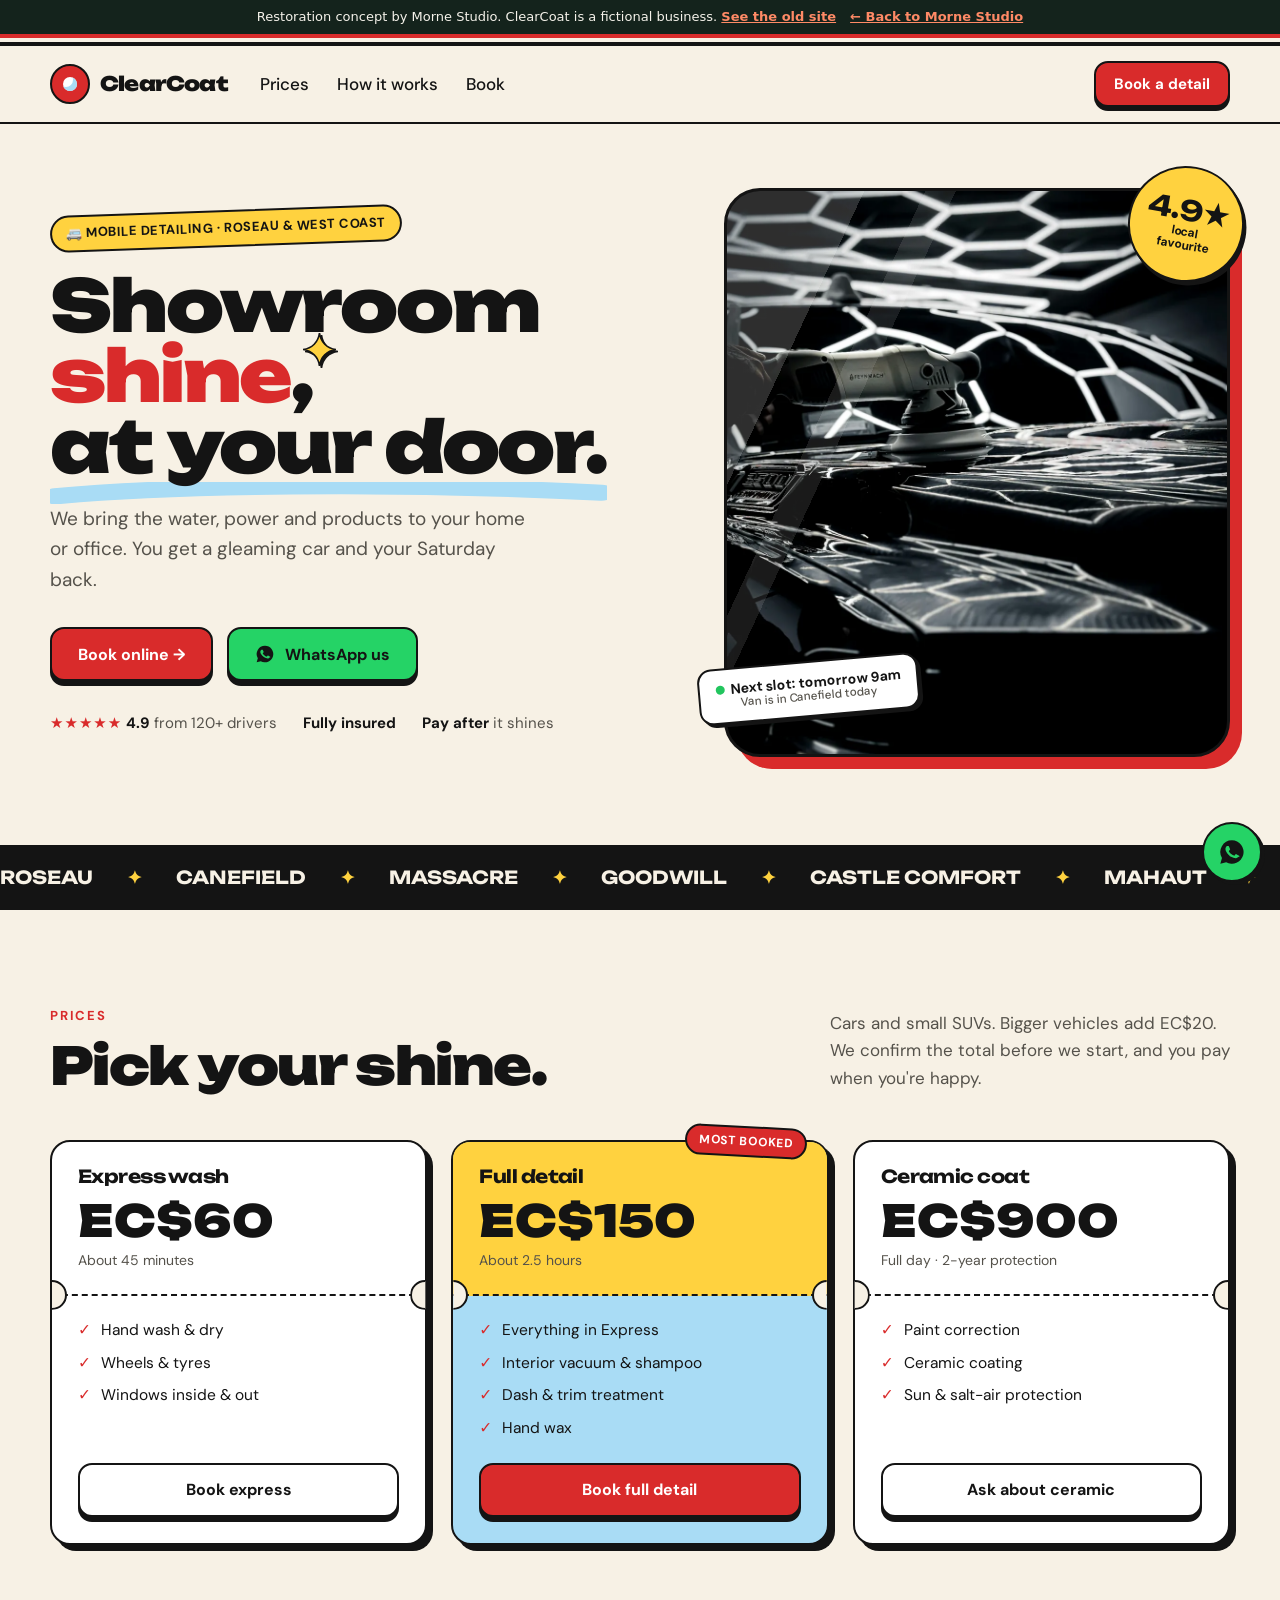
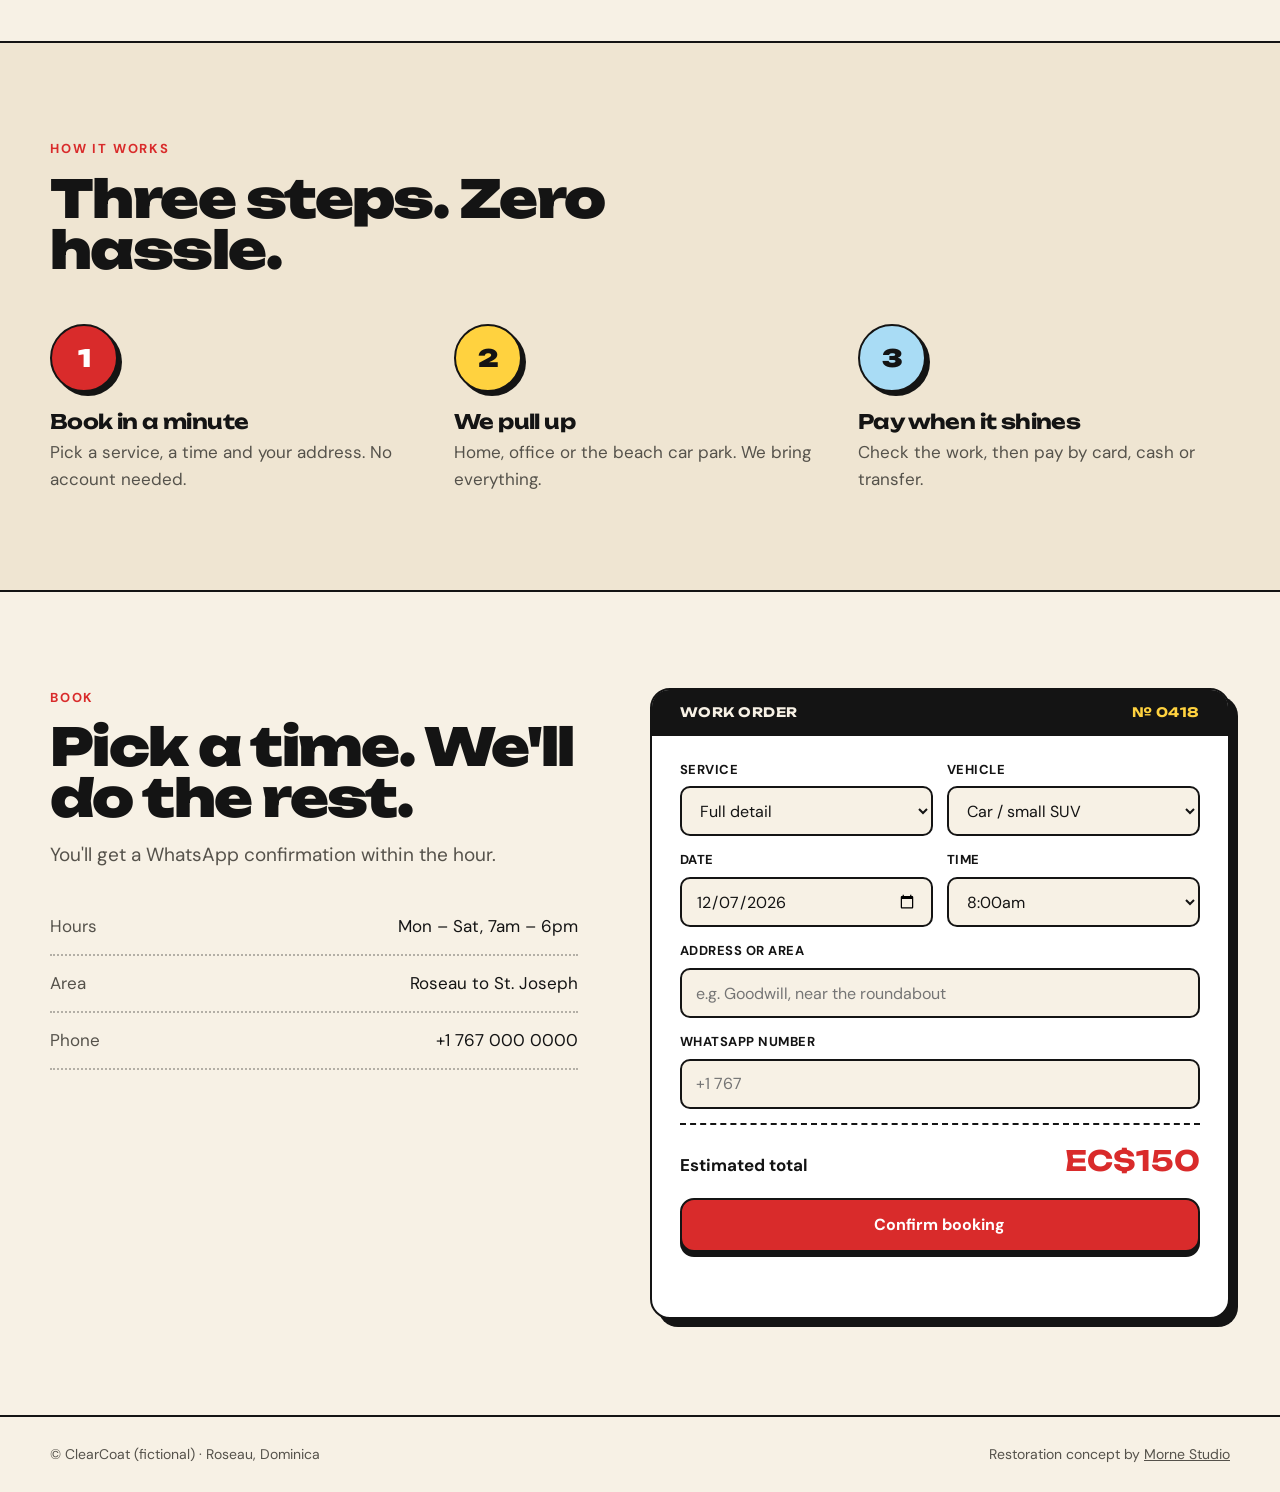
==== concepts/clearcoat/index.html @ 4a96b60e "cleanup" ====
<!doctype html>
<html lang="en">
  <head>
    <meta charset="UTF-8" />
    <meta name="viewport" content="width=device-width, initial-scale=1.0" />
    <title>ClearCoat | Mobile Car Detailing, Roseau (Design Concept)</title>
    <meta name="description" content="A website restoration concept by Morne Studio for a fictional mobile car detailing business in Dominica." />
    <meta name="robots" content="noindex" />
    <link rel="preconnect" href="https://fonts.googleapis.com" />
    <link rel="preconnect" href="https://fonts.gstatic.com" crossorigin />
    <link href="https://fonts.googleapis.com/css2?family=Unbounded:wght@500;700;900&family=DM+Sans:wght@400;500;700&display=swap" rel="stylesheet" />
    <style>
      :root {
        --cream: #f7f1e5;
        --cream-2: #efe5d2;
        --ink: #141414;
        --ink-2: #55524b;
        --red: #d92b2b;
        --red-dark: #b01e1e;
        --sky: #a9dcf5;
        --sun: #ffd23f;
        --display: "Unbounded", "Arial Black", sans-serif;
        --sans: "DM Sans", system-ui, sans-serif;
      }
      * { box-sizing: border-box; }
      html { scroll-behavior: smooth; scroll-padding-top: 84px; }
      body { margin: 0; background: var(--cream); color: var(--ink); font: 400 1.0625rem/1.6 var(--sans); overflow-x: hidden; }
      img { display: block; max-width: 100%; height: auto; }
      a { color: inherit; }
      h1, h2, h3 { margin: 0; font-family: var(--display); font-weight: 900; line-height: .98; letter-spacing: -0.03em; }
      p { margin: 0; }
      .wrap { width: min(1180px, 100% - 32px); margin-inline: auto; }
      .concept-bar { display: flex; flex-wrap: wrap; justify-content: center; gap: 4px 14px; padding: 8px 16px; background: #14231c; color: #f5f2ea; font: 500 0.8125rem/1.4 system-ui, sans-serif; text-align: center; }
      .concept-bar a { color: #ff8a66; font-weight: 600; }
      .shot .concept-bar { display: none; }

      /* Racing stripes */
      .stripes { height: 12px; background: linear-gradient(var(--red) 0 4px, var(--cream) 4px 8px, var(--ink) 8px 12px); }

      .btn { display: inline-flex; align-items: center; justify-content: center; gap: 10px; min-height: 54px; padding: 0 26px; border: 2.5px solid var(--ink); border-radius: 14px; background: var(--red); color: #fff; font: 700 1rem var(--sans); text-decoration: none; cursor: pointer; box-shadow: 0 5px 0 var(--ink); transition: transform .12s, box-shadow .12s; }
      .btn:hover { transform: translateY(-2px); box-shadow: 0 7px 0 var(--ink); }
      .btn:active { transform: translateY(3px); box-shadow: 0 2px 0 var(--ink); }
      .btn-light { background: #fff; color: var(--ink); }
      .btn-wa { background: #25d366; color: var(--ink); }
      .btn svg { width: 20px; height: 20px; }

      header { position: sticky; top: 0; z-index: 20; background: var(--cream); border-bottom: 2.5px solid var(--ink); }
      .head { display: flex; align-items: center; gap: 32px; height: 76px; }
      .logo { display: flex; align-items: center; gap: 10px; font-family: var(--display); font-weight: 900; font-size: 1.25rem; letter-spacing: -0.04em; text-decoration: none; }
      .logo-badge { position: relative; display: grid; place-items: center; width: 40px; height: 40px; border: 2.5px solid var(--ink); border-radius: 50%; background: var(--red); }
      .logo-badge::before { content: ""; width: 14px; height: 14px; border-radius: 50%; background: #fff; box-shadow: inset -4px -4px 0 var(--sky); }
      nav { display: flex; gap: 28px; margin-right: auto; font-weight: 500; }
      nav a { text-decoration: none; }
      nav a:hover { color: var(--red); }
      .head .btn { min-height: 46px; padding: 0 18px; font-size: .9375rem; box-shadow: 0 4px 0 var(--ink); }
      @media (max-width: 860px) { nav { display: none; } .head { justify-content: space-between; } }

      /* Hero */
      .hero-grid { display: grid; gap: 48px; align-items: center; padding: 56px 0 80px; }
      @media (min-width: 960px) { .hero-grid { grid-template-columns: 1.1fr .9fr; gap: 56px; padding: 64px 0 88px; } }
      .tag { display: inline-flex; align-items: center; gap: 8px; padding: 6px 14px; border: 2px solid var(--ink); border-radius: 999px; background: var(--sun); font-size: .8125rem; font-weight: 700; letter-spacing: .04em; text-transform: uppercase; transform: rotate(-2deg); }
      .hero h1 { margin-top: 24px; font-size: clamp(2.75rem, 5.6vw, 4.6rem); }
      .shine { position: relative; color: var(--red); white-space: nowrap; }
      .spark { position: absolute; top: .02em; right: -.62em; width: .46em; height: .46em; color: var(--sun); filter: drop-shadow(2px 2px 0 var(--ink)); }
      .hero h1 .under { position: relative; white-space: nowrap; }
      .hero h1 .under svg { position: absolute; left: 0; right: 0; bottom: -.18em; width: 100%; height: .3em; color: var(--sky); z-index: -1; }
      .lead { max-width: 30rem; margin-top: 22px; font-size: 1.1875rem; color: var(--ink-2); }
      .hero-cta { display: flex; flex-wrap: wrap; gap: 14px; margin-top: 32px; }
      .proof { display: flex; flex-wrap: wrap; gap: 10px 26px; margin-top: 30px; font-size: .9375rem; color: var(--ink-2); }
      .proof b { color: var(--ink); }
      .stars { color: var(--red); letter-spacing: 1px; }

      .hero-media { position: relative; }
      .window { position: relative; overflow: hidden; aspect-ratio: 4/4.5; border: 3px solid var(--ink); border-radius: 36px; background: var(--ink); box-shadow: 12px 12px 0 var(--red); }
      .window img { width: 100%; height: 100%; object-fit: cover; object-position: 50% 30%; }
      .window::after { content: ""; position: absolute; inset: 0; background: linear-gradient(115deg, rgba(255,255,255,.18) 0 18%, transparent 18% 26%, rgba(255,255,255,.1) 26% 30%, transparent 30%); pointer-events: none; }
      .sticker { position: absolute; z-index: 2; display: grid; place-items: center; text-align: center; border: 2.5px solid var(--ink); font-weight: 700; line-height: 1.1; box-shadow: 3px 3px 0 var(--ink); }
      .sticker-rating { top: -22px; right: -14px; width: 116px; height: 116px; border-radius: 50%; background: var(--sun); transform: rotate(10deg); font-size: .75rem; }
      .sticker-rating b { display: block; font-family: var(--display); font-size: 1.75rem; }
      .sticker-van { left: -26px; bottom: 40px; padding: 12px 16px; border-radius: 14px; background: #fff; transform: rotate(-5deg); font-size: .875rem; text-align: left; }
      .sticker-van small { display: block; color: var(--ink-2); font-weight: 500; }
      .sticker-van i { display: inline-block; width: 9px; height: 9px; margin-right: 6px; border-radius: 50%; background: #22c55e; }
      @media (max-width: 960px) { .sticker-van { left: 10px; } .sticker-rating { right: 6px; } }
      @media (max-width: 600px) { .window { margin-right: 10px; box-shadow: 8px 8px 0 var(--red); } }

      /* Area ticker */
      .ticker { overflow: hidden; border-block: 2.5px solid var(--ink); background: var(--ink); color: var(--cream); }
      .ticker div { display: flex; gap: 34px; width: max-content; padding: 16px 0; font-family: var(--display); font-weight: 700; font-size: 1.125rem; text-transform: uppercase; animation: roll 30s linear infinite; }
      .ticker span::after { content: "✦"; margin-left: 34px; color: var(--sun); }
      @keyframes roll { to { transform: translateX(-50%); } }
      @media (prefers-reduced-motion: reduce) { .ticker div { animation: none; } }

      section { padding: 96px 0; }
      .sec-head { display: flex; flex-wrap: wrap; justify-content: space-between; align-items: end; gap: 20px; margin-bottom: 48px; }
      .sec-head h2 { max-width: 15ch; font-size: clamp(2rem, 4.4vw, 3.25rem); }
      .sec-head p { max-width: 25rem; color: var(--ink-2); }
      .kicker { display: block; margin-bottom: 14px; color: var(--red); font-size: .8125rem; font-weight: 700; letter-spacing: .14em; text-transform: uppercase; }

      /* Price tickets */
      .tickets { display: grid; gap: 24px; }
      @media (min-width: 900px) { .tickets { grid-template-columns: repeat(3, 1fr); } }
      .ticket { position: relative; display: flex; flex-direction: column; border: 2.5px solid var(--ink); border-radius: 20px; background: #fff; box-shadow: 6px 6px 0 var(--ink); }
      .ticket-top { padding: 26px 26px 22px; border-bottom: 2.5px dashed var(--ink); }
      .ticket::before, .ticket::after { content: ""; position: absolute; top: calc(var(--cut, 150px) - 14px); width: 26px; height: 26px; border: 2.5px solid var(--ink); border-radius: 50%; background: var(--cream); }
      .ticket::before { left: -15px; clip-path: inset(0 0 0 50%); }
      .ticket::after { right: -15px; clip-path: inset(0 50% 0 0); }
      .ticket h3 { font-size: 1.125rem; font-weight: 700; }
      .ticket .price { margin-top: 14px; font-family: var(--display); font-size: 2.75rem; font-weight: 900; line-height: 1; }
      .ticket .time { margin-top: 6px; font-size: .875rem; color: var(--ink-2); }
      .ticket ul { flex: 1; display: grid; gap: 8px; align-content: start; margin: 0; padding: 22px 26px; list-style: none; font-size: .9688rem; }
      .ticket li::before { content: "✓"; margin-right: 10px; color: var(--red); font-weight: 700; }
      .ticket .btn { margin: 0 26px 26px; }
      .ticket.hot { background: var(--sky); }
      .ticket.hot .ticket-top { background: var(--sun); border-radius: 17px 17px 0 0; }
      .badge { position: absolute; top: -16px; right: 20px; padding: 4px 12px; border: 2px solid var(--ink); border-radius: 999px; background: var(--red); color: #fff; font-size: .75rem; font-weight: 700; letter-spacing: .06em; text-transform: uppercase; transform: rotate(3deg); }

      /* How it works */
      .how { background: var(--cream-2); border-block: 2.5px solid var(--ink); }
      .steps { display: grid; gap: 32px; margin: 0; padding: 0; list-style: none; counter-reset: s; }
      @media (min-width: 900px) { .steps { grid-template-columns: repeat(3, 1fr); } }
      .steps li { counter-increment: s; }
      .steps li::before { content: counter(s); display: grid; place-items: center; width: 64px; height: 64px; margin-bottom: 20px; border: 2.5px solid var(--ink); border-radius: 50%; background: var(--red); color: #fff; font: 900 1.5rem var(--display); box-shadow: 4px 4px 0 var(--ink); }
      .steps li:nth-child(2)::before { background: var(--sun); color: var(--ink); }
      .steps li:nth-child(3)::before { background: var(--sky); color: var(--ink); }
      .steps h3 { font-size: 1.25rem; font-weight: 700; }
      .steps p { margin-top: 8px; color: var(--ink-2); }

      /* Booking work order */
      .book-grid { display: grid; gap: 48px; align-items: start; }
      @media (min-width: 960px) { .book-grid { grid-template-columns: 1fr 1.1fr; gap: 72px; } }
      .book-grid h2 { font-size: clamp(2rem, 4.4vw, 3.25rem); }
      .book-grid .lead { margin-top: 16px; }
      .facts { display: grid; margin: 28px 0 0; padding: 0; list-style: none; }
      .facts li { display: flex; justify-content: space-between; gap: 16px; padding: 14px 0; border-bottom: 2px dotted rgba(20,20,20,.3); }
      .facts span { color: var(--ink-2); }
      .order { padding: 28px; border: 2.5px solid var(--ink); border-radius: 20px; background: #fff; box-shadow: 8px 8px 0 var(--ink); }
      .order-head { display: flex; justify-content: space-between; align-items: center; margin: -28px -28px 24px; padding: 14px 28px; border-bottom: 2.5px solid var(--ink); border-radius: 17px 17px 0 0; background: var(--ink); color: var(--cream); font: 700 .8125rem var(--display); letter-spacing: .04em; text-transform: uppercase; }
      .order-head span { color: var(--sun); }
      form { display: grid; gap: 14px; }
      .row { display: grid; gap: 14px; }
      @media (min-width: 560px) { .row { grid-template-columns: 1fr 1fr; } }
      label { display: grid; gap: 6px; font-size: .8125rem; font-weight: 700; letter-spacing: .04em; text-transform: uppercase; }
      input, select { min-height: 50px; padding: 0 14px; border: 2px solid var(--ink); border-radius: 10px; background: var(--cream); color: var(--ink); font: 400 1rem var(--sans); }
      input:focus, select:focus { outline: 3px solid var(--sun); outline-offset: 1px; }
      .total { display: flex; justify-content: space-between; align-items: baseline; padding-top: 14px; border-top: 2.5px dashed var(--ink); font-weight: 700; }
      .total b { font-family: var(--display); font-size: 1.75rem; color: var(--red); }
      .msg { min-height: 1.4em; color: #15803d; font-weight: 700; }

      footer { padding: 26px 0 100px; border-top: 2.5px solid var(--ink); font-size: .875rem; color: var(--ink-2); }
      @media (min-width: 760px) { footer { padding-bottom: 26px; } }
      footer .wrap { display: flex; flex-wrap: wrap; justify-content: space-between; gap: 10px; }

      .wa-float { position: fixed; right: 18px; bottom: 18px; z-index: 30; display: grid; place-items: center; width: 60px; height: 60px; border: 2.5px solid var(--ink); border-radius: 50%; background: #25d366; box-shadow: 3px 3px 0 var(--ink); }
      .wa-float svg { width: 28px; height: 28px; }
    </style>
  </head>
  <body>
    <script>if (location.search.includes("shot")) document.documentElement.classList.add("shot");</script>
    <div class="concept-bar">
      <span>Restoration concept by Morne Studio. ClearCoat is a fictional business. <a href="before.html">See the old site</a></span>
      <a href="../../index.html#restoration">← Back to Morne Studio</a>
    </div>

    <div class="stripes" aria-hidden="true"></div>
    <header>
      <div class="wrap head">
        <a class="logo" href="#"><span class="logo-badge" aria-hidden="true"></span>ClearCoat</a>
        <nav>
          <a href="#prices">Prices</a>
          <a href="#how">How it works</a>
          <a href="#book">Book</a>
        </nav>
        <a class="btn" href="#book">Book a detail</a>
      </div>
    </header>

    <main>
      <div class="wrap hero-grid">
        <div class="hero">
          <span class="tag">🚐 Mobile detailing · Roseau &amp; west coast</span>
          <h1>
            Showroom
            <span class="shine">shine<svg class="spark" viewBox="0 0 24 24" fill="currentColor" aria-hidden="true"><path d="M12 0c.8 6.6 5.4 11.2 12 12-6.6.8-11.2 5.4-12 12-.8-6.6-5.4-11.2-12-12C6.6 11.2 11.2 6.6 12 0Z" stroke="#141414" stroke-width="1.2"/></svg></span>,
            <span class="under">at your door.<svg viewBox="0 0 200 12" preserveAspectRatio="none" aria-hidden="true"><path d="M2 8c40-6 120-8 196-2" fill="none" stroke="currentColor" stroke-width="9" stroke-linecap="round"/></svg></span>
          </h1>
          <p class="lead">We bring the water, power and products to your home or office. You get a gleaming car and your Saturday back.</p>
          <div class="hero-cta">
            <a class="btn" href="#book">Book online →</a>
            <a class="btn btn-wa" href="#book">
              <svg viewBox="0 0 24 24" fill="currentColor" aria-hidden="true"><path d="M12 2a10 10 0 0 0-8.6 15.1L2 22l5-1.3A10 10 0 1 0 12 2Zm5.3 14.1c-.2.6-1.3 1.2-1.8 1.2-.5.1-1 .2-3.3-.7-2.8-1.1-4.6-4-4.7-4.2-.1-.2-1.1-1.5-1.1-2.9s.7-2.1 1-2.4c.3-.3.6-.3.8-.3h.6c.2 0 .4 0 .6.5l.9 2.1c.1.2.1.4 0 .5l-.4.6-.4.4c-.1.1-.3.3-.1.6.2.3.8 1.3 1.7 2.1 1.2 1 2.2 1.4 2.5 1.5.3.1.5.1.6-.1l.9-1c.2-.3.4-.2.6-.1l2 1c.3.1.5.2.5.3.1.1.1.7-.1 1.3Z"/></svg>
              WhatsApp us
            </a>
          </div>
          <div class="proof">
            <span><span class="stars">★★★★★</span> <b>4.9</b> from 120+ drivers</span>
            <span><b>Fully insured</b></span>
            <span><b>Pay after</b> it shines</span>
          </div>
        </div>

        <div class="hero-media">
          <div class="window">
            <img src="../../assets/work/restoration/clearcoat.webp" alt="A detailer machine-polishing a black car under hexagon studio lights" width="675" height="900" />
          </div>
          <div class="sticker sticker-rating"><div><b>4.9★</b>local<br />favourite</div></div>
          <div class="sticker sticker-van"><span><i></i>Next slot: tomorrow 9am</span><small>Van is in Canefield today</small></div>
        </div>
      </div>

      <div class="ticker" aria-hidden="true">
        <div>
          <span>Roseau</span><span>Canefield</span><span>Massacre</span><span>Goodwill</span><span>Castle Comfort</span><span>Mahaut</span><span>St. Joseph</span>
          <span>Roseau</span><span>Canefield</span><span>Massacre</span><span>Goodwill</span><span>Castle Comfort</span><span>Mahaut</span><span>St. Joseph</span>
        </div>
      </div>

      <section id="prices">
        <div class="wrap">
          <div class="sec-head">
            <div><span class="kicker">Prices</span><h2>Pick your shine.</h2></div>
            <p>Cars and small SUVs. Bigger vehicles add EC$20. We confirm the total before we start, and you pay when you're happy.</p>
          </div>
          <div class="tickets">
            <article class="ticket" style="--cut: 152px">
              <div class="ticket-top">
                <h3>Express wash</h3>
                <p class="price">EC$60</p>
                <p class="time">About 45 minutes</p>
              </div>
              <ul><li>Hand wash &amp; dry</li><li>Wheels &amp; tyres</li><li>Windows inside &amp; out</li></ul>
              <a class="btn btn-light" href="#book">Book express</a>
            </article>
            <article class="ticket hot" style="--cut: 152px">
              <span class="badge">Most booked</span>
              <div class="ticket-top">
                <h3>Full detail</h3>
                <p class="price">EC$150</p>
                <p class="time">About 2.5 hours</p>
              </div>
              <ul><li>Everything in Express</li><li>Interior vacuum &amp; shampoo</li><li>Dash &amp; trim treatment</li><li>Hand wax</li></ul>
              <a class="btn" href="#book">Book full detail</a>
            </article>
            <article class="ticket" style="--cut: 152px">
              <div class="ticket-top">
                <h3>Ceramic coat</h3>
                <p class="price">EC$900</p>
                <p class="time">Full day · 2-year protection</p>
              </div>
              <ul><li>Paint correction</li><li>Ceramic coating</li><li>Sun &amp; salt-air protection</li></ul>
              <a class="btn btn-light" href="#book">Ask about ceramic</a>
            </article>
          </div>
        </div>
      </section>

      <section class="how" id="how">
        <div class="wrap">
          <div class="sec-head"><div><span class="kicker">How it works</span><h2>Three steps. Zero hassle.</h2></div></div>
          <ol class="steps">
            <li><h3>Book in a minute</h3><p>Pick a service, a time and your address. No account needed.</p></li>
            <li><h3>We pull up</h3><p>Home, office or the beach car park. We bring everything.</p></li>
            <li><h3>Pay when it shines</h3><p>Check the work, then pay by card, cash or transfer.</p></li>
          </ol>
        </div>
      </section>

      <section id="book">
        <div class="wrap book-grid">
          <div>
            <span class="kicker">Book</span>
            <h2>Pick a time. We'll do the rest.</h2>
            <p class="lead">You'll get a WhatsApp confirmation within the hour.</p>
            <ul class="facts">
              <li><span>Hours</span>Mon – Sat, 7am – 6pm</li>
              <li><span>Area</span>Roseau to St. Joseph</li>
              <li><span>Phone</span>+1 767 000 0000</li>
            </ul>
          </div>
          <div class="order">
            <div class="order-head">Work order <span>№ 0418</span></div>
            <form data-book>
              <div class="row">
                <label>Service
                  <select data-service>
                    <option value="60">Express wash</option>
                    <option value="150" selected>Full detail</option>
                    <option value="900">Ceramic coat</option>
                  </select>
                </label>
                <label>Vehicle
                  <select data-size>
                    <option value="0">Car / small SUV</option>
                    <option value="20">Large SUV / pickup</option>
                  </select>
                </label>
              </div>
              <div class="row">
                <label>Date<input type="date" data-date required /></label>
                <label>Time
                  <select><option>8:00am</option><option>10:00am</option><option>1:00pm</option><option>3:00pm</option></select>
                </label>
              </div>
              <label>Address or area<input type="text" placeholder="e.g. Goodwill, near the roundabout" required /></label>
              <label>WhatsApp number<input type="tel" placeholder="+1 767" required /></label>
              <div class="total"><span>Estimated total</span><b data-total>EC$150</b></div>
              <button class="btn" type="submit">Confirm booking</button>
              <p class="msg" data-msg aria-live="polite"></p>
            </form>
          </div>
        </div>
      </section>
    </main>

    <footer>
      <div class="wrap">
        <span>© ClearCoat (fictional) · Roseau, Dominica</span>
        <span>Restoration concept by <a href="../../index.html">Morne Studio</a></span>
      </div>
    </footer>

    <a class="wa-float" href="#book" aria-label="Chat on WhatsApp">
      <svg viewBox="0 0 24 24" fill="#141414" aria-hidden="true"><path d="M12 2a10 10 0 0 0-8.6 15.1L2 22l5-1.3A10 10 0 1 0 12 2Zm5.3 14.1c-.2.6-1.3 1.2-1.8 1.2-.5.1-1 .2-3.3-.7-2.8-1.1-4.6-4-4.7-4.2-.1-.2-1.1-1.5-1.1-2.9s.7-2.1 1-2.4c.3-.3.6-.3.8-.3h.6c.2 0 .4 0 .6.5l.9 2.1c.1.2.1.4 0 .5l-.4.6-.4.4c-.1.1-.3.3-.1.6.2.3.8 1.3 1.7 2.1 1.2 1 2.2 1.4 2.5 1.5.3.1.5.1.6-.1l.9-1c.2-.3.4-.2.6-.1l2 1c.3.1.5.2.5.3.1.1.1.7-.1 1.3Z"/></svg>
    </a>

    <script>
      const service = document.querySelector("[data-service]");
      const size = document.querySelector("[data-size]");
      const total = document.querySelector("[data-total]");
      const date = document.querySelector("[data-date]");
      const tomorrow = new Date();
      tomorrow.setDate(tomorrow.getDate() + 1);
      date.value = date.min = tomorrow.toISOString().slice(0, 10);
      const update = () => (total.textContent = `EC$${Number(service.value) + Number(size.value)}`);
      [service, size].forEach((el) => el.addEventListener("change", update));
      update();
      document.querySelector("[data-book]").addEventListener("submit", (e) => {
        e.preventDefault();
        document.querySelector("[data-msg]").textContent = "Booked! (Demo only, nothing was sent.)";
      });
    </script>
  </body>
</html>
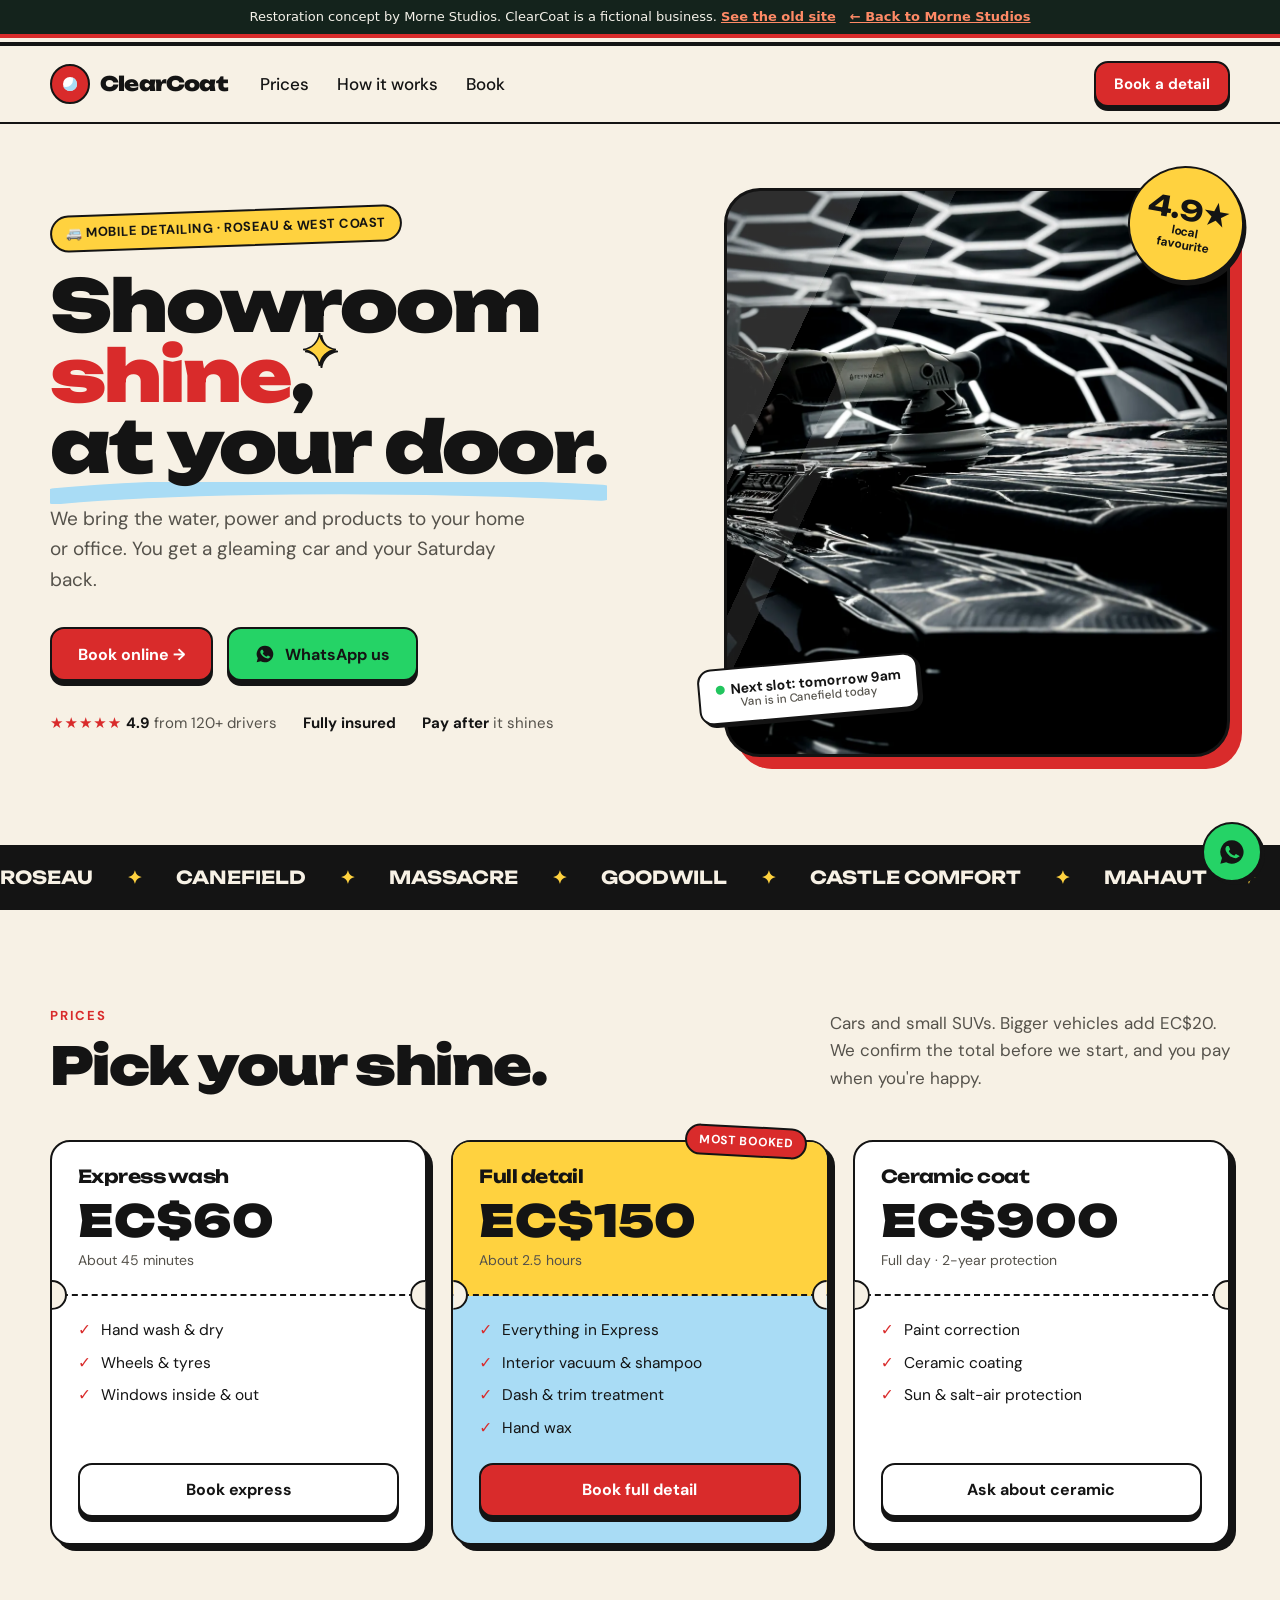
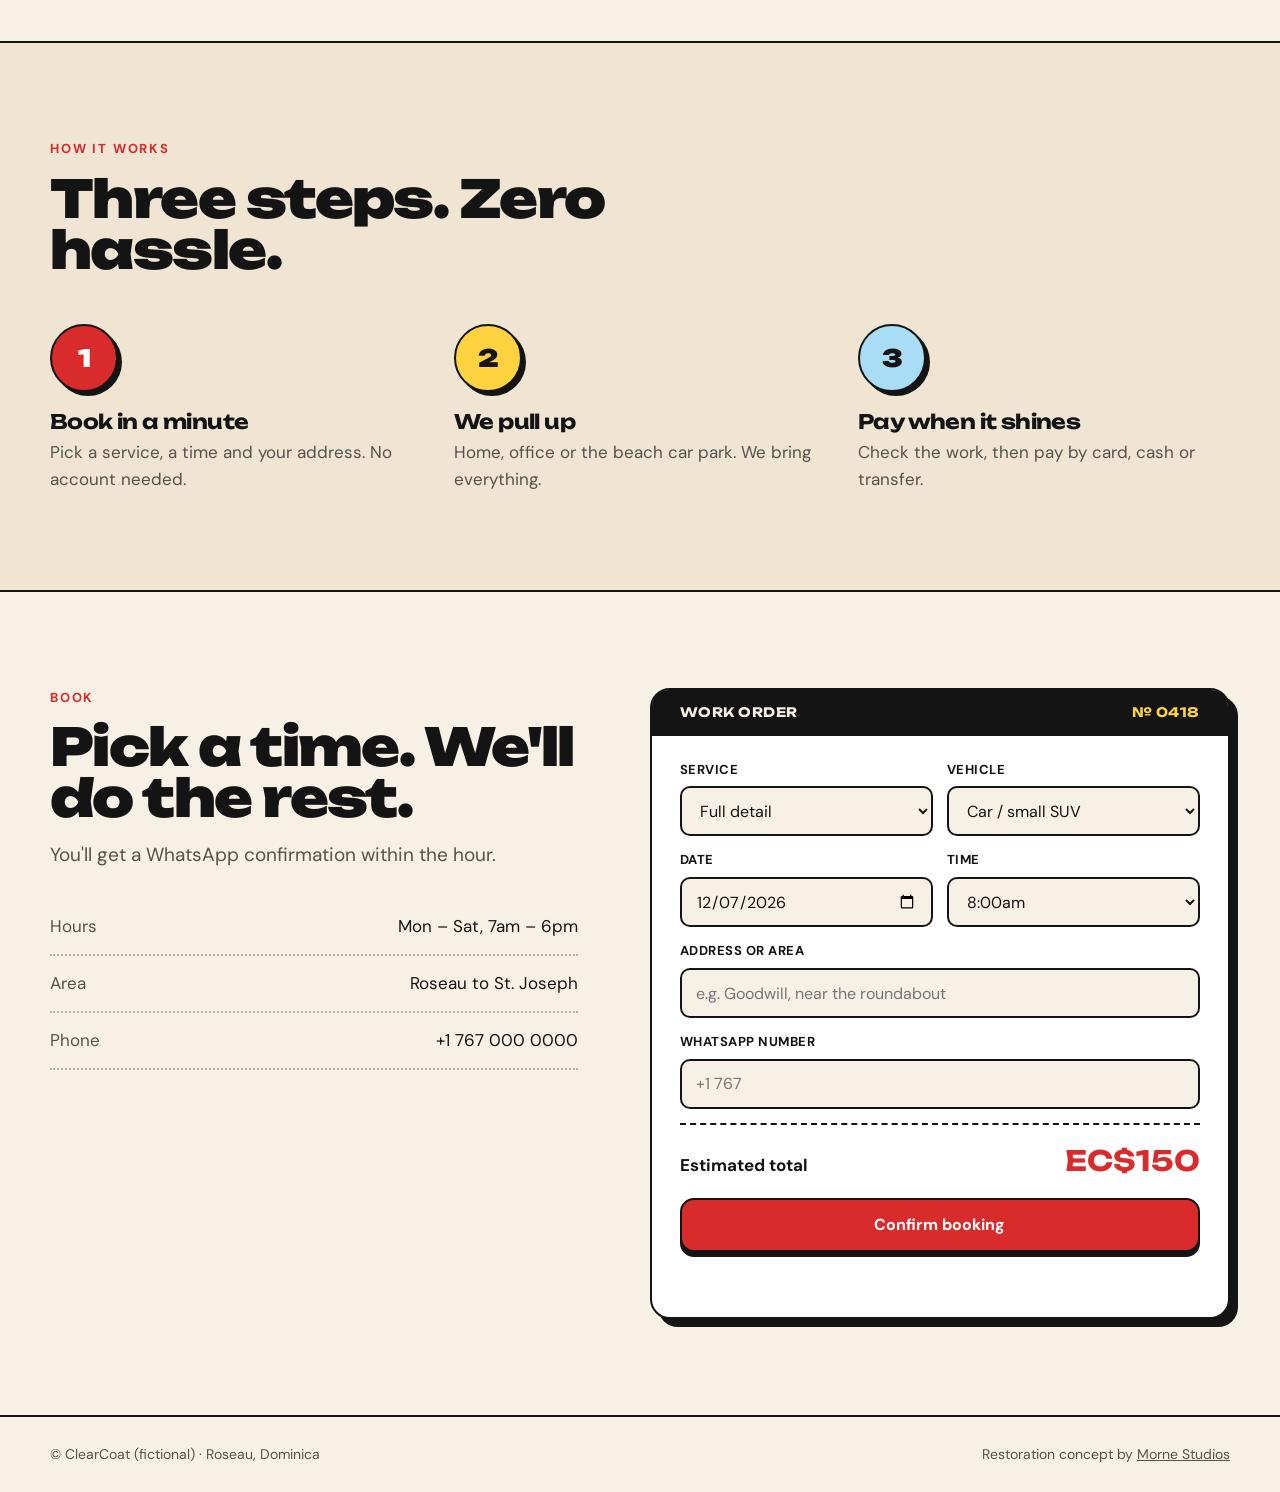
==== commit 5248776b: "Rename to Morne Studios and switch to mornestudios.com - Rename the brand from Morne Studio to Morne" ====
--- a/concepts/clearcoat/index.html
+++ b/concepts/clearcoat/index.html
@@ -4,7 +4,7 @@
     <meta charset="UTF-8" />
     <meta name="viewport" content="width=device-width, initial-scale=1.0" />
     <title>ClearCoat | Mobile Car Detailing, Roseau (Design Concept)</title>
-    <meta name="description" content="A website restoration concept by Morne Studio for a fictional mobile car detailing business in Dominica." />
+    <meta name="description" content="A website restoration concept by Morne Studios for a fictional mobile car detailing business in Dominica." />
     <meta name="robots" content="noindex" />
     <link rel="preconnect" href="https://fonts.googleapis.com" />
     <link rel="preconnect" href="https://fonts.gstatic.com" crossorigin />
@@ -157,8 +157,8 @@
   <body>
     <script>if (location.search.includes("shot")) document.documentElement.classList.add("shot");</script>
     <div class="concept-bar">
-      <span>Restoration concept by Morne Studio. ClearCoat is a fictional business. <a href="before.html">See the old site</a></span>
-      <a href="../../index.html#restoration">← Back to Morne Studio</a>
+      <span>Restoration concept by Morne Studios. ClearCoat is a fictional business. <a href="before.html">See the old site</a></span>
+      <a href="../../index.html#restoration">← Back to Morne Studios</a>
     </div>
 
     <div class="stripes" aria-hidden="true"></div>
@@ -314,7 +314,7 @@
     <footer>
       <div class="wrap">
         <span>© ClearCoat (fictional) · Roseau, Dominica</span>
-        <span>Restoration concept by <a href="../../index.html">Morne Studio</a></span>
+        <span>Restoration concept by <a href="../../index.html">Morne Studios</a></span>
       </div>
     </footer>
 
